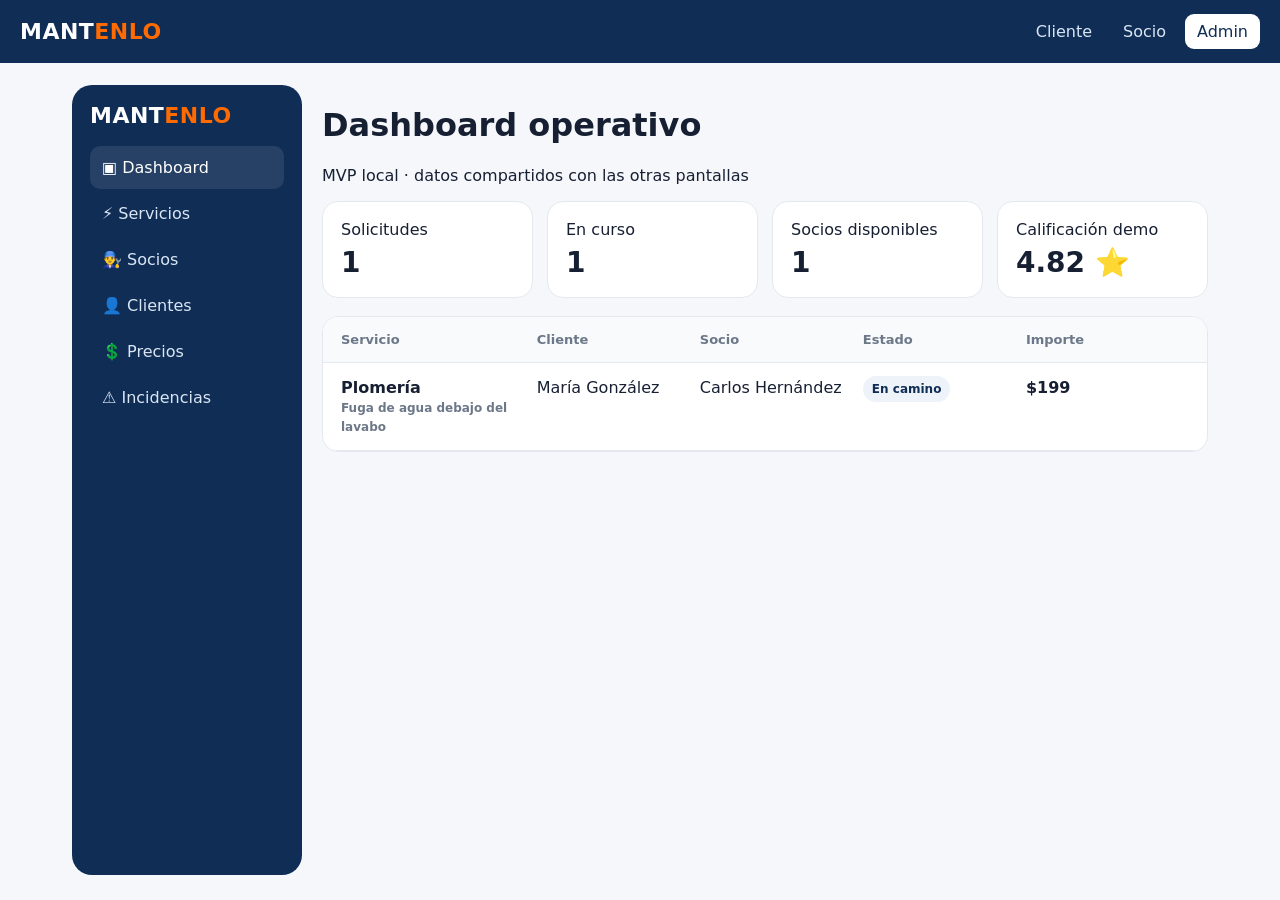
==== admin.html @ 9221816f "Add files via upload" ====
<!doctype html><html lang="es-MX"><head><meta charset="utf-8"><meta name="viewport" content="width=device-width,initial-scale=1"><meta name="theme-color" content="#0f2d55"><link rel="manifest" href="manifest.json"><link rel="stylesheet" href="styles.css"><title>MANTENLO — Admin</title></head><body><header class="top"><div class="brand">MANT<span>ENLO</span></div><nav class="links"><a href="cliente.html">Cliente</a><a href="socio.html">Socio</a><a class="active" href="admin.html">Admin</a></nav></header><div class="wrap"><div class="dashboard"><aside class="side"><div class="brand" style="margin-bottom:18px">MANT<span>ENLO</span></div><a class="active">▣ Dashboard</a><a>⚡ Servicios</a><a>👨‍🔧 Socios</a><a>👤 Clientes</a><a>💲 Precios</a><a>⚠ Incidencias</a></aside><main class="admin-main"><h1 class="sectionTitle">Dashboard operativo</h1><p class="muted">MVP local · datos compartidos con las otras pantallas</p><div class="cards"><div class="metric"><span class="muted">Solicitudes</span><div class="n" id="count">0</div></div><div class="metric"><span class="muted">En curso</span><div class="n" id="active">0</div></div><div class="metric"><span class="muted">Socios disponibles</span><div class="n">1</div></div><div class="metric"><span class="muted">Calificación demo</span><div class="n">4.82 ⭐</div></div></div><div class="table"><div class="row head"><div>Servicio</div><div>Cliente</div><div>Socio</div><div>Estado</div><div>Importe</div></div><div id="rows"></div></div></main></div></div><script src="app.js"></script><script>
function render(){let db=seed();document.getElementById('count').textContent=db.requests.length;document.getElementById('active').textContent=db.requests.filter(r=>!['Terminado'].includes(r.status)).length;document.getElementById('rows').innerHTML=db.requests.map(r=>`<div class="row"><div><b>${esc(r.service)}</b><br><span class="pill">${esc(r.problem)}</span></div><div>${esc(r.customer)}</div><div>${esc(r.tech||'Buscando...')}</div><div><span class="badge">${esc(r.status)}</span></div><div><b>$${r.amount}</b></div></div>`).join('')||'<div class="empty">No hay solicitudes.</div>'}render();setInterval(render,2000);
</script></body></html>
---- styles.css ----
:root{--navy:#0f2d55;--orange:#ff6b00;--bg:#f5f7fa;--card:#fff;--text:#172033;--muted:#6c7788;--green:#1fa774;--red:#e34b4b;--line:#e5e9ef}*{box-sizing:border-box}body{margin:0;font-family:Inter,system-ui,-apple-system,Segoe UI,Roboto,Arial,sans-serif;background:var(--bg);color:var(--text)}button,input,textarea,select{font:inherit}button{cursor:pointer;border:0}.top{background:var(--navy);color:#fff;padding:14px 20px;display:flex;align-items:center;justify-content:space-between;position:sticky;top:0;z-index:10}.brand{font-weight:900;font-size:22px;letter-spacing:.5px}.brand span{color:var(--orange)}.links{display:flex;gap:7px}.links a{color:#dbe6f5;text-decoration:none;padding:8px 12px;border-radius:9px}.links a.active,.links a:hover{background:#fff;color:var(--navy)}.wrap{max-width:1180px;margin:0 auto;padding:22px}.phone{max-width:440px;margin:0 auto;background:var(--card);min-height:720px;border-radius:28px;box-shadow:0 12px 40px #0f2d5518;overflow:hidden}.main{padding:22px}.title{font-size:28px;font-weight:850;margin:8px 0 6px}.subtitle{color:var(--muted);margin:0 0 22px;line-height:1.45}.grid{display:grid;grid-template-columns:1fr 1fr;gap:12px}.service,.option{background:#fff;border:1px solid var(--line);padding:16px;border-radius:16px}.service{text-align:left;font-weight:800;color:var(--navy);background:#f4f7fb}.service .icon{font-size:28px;display:block;margin-bottom:9px}.pill{font-size:12px;color:var(--muted);font-weight:600}.primary{width:100%;background:var(--orange);color:#fff;padding:15px;border-radius:14px;font-weight:800;margin-top:12px}.secondary{width:100%;background:#eef3f9;color:var(--navy);padding:14px;border-radius:14px;font-weight:800;margin-top:10px}.back{background:none;color:var(--navy);font-weight:800;padding:0;margin-bottom:14px}.label{font-weight:800;margin:16px 0 8px}.input,.textarea{width:100%;border:1px solid var(--line);border-radius:13px;padding:13px;outline:none}.option{margin:10px 0}.option.selected{border:2px solid var(--orange);background:#fff8f2}.photo{height:140px;border-radius:15px;background:linear-gradient(135deg,#dfe7ef,#fff);display:flex;align-items:center;justify-content:center;color:var(--muted);margin-bottom:12px}.map{height:260px;border-radius:18px;background:linear-gradient(135deg,#e8f1e8,#dce8f5);position:relative;overflow:hidden}.pin{position:absolute;font-size:30px}.pin.a{left:22%;top:65%}.pin.b{left:67%;top:28%}.route{position:absolute;left:27%;top:52%;width:45%;height:3px;background:var(--orange);transform:rotate(-24deg);transform-origin:left}.tech{display:flex;gap:13px;align-items:center;padding:14px;border:1px solid var(--line);border-radius:16px;margin:14px 0}.avatar{width:50px;height:50px;border-radius:50%;background:#dce5f0;display:flex;align-items:center;justify-content:center;font-weight:900;color:var(--navy)}.stars{color:#f5a400;font-weight:800}.status{background:#e8f8f1;color:#17734f;border-radius:999px;padding:7px 10px;font-size:12px;font-weight:800;display:inline-block}.price{font-size:25px;font-weight:900;color:var(--navy)}.notice{background:#fff8f2;border:1px solid #ffd8bd;border-radius:14px;padding:12px;margin:12px 0}.dashboard{display:grid;grid-template-columns:230px 1fr;gap:20px}.side{background:var(--navy);color:#fff;border-radius:20px;padding:18px;height:calc(100vh - 110px);position:sticky;top:88px}.side a{display:block;color:#dbe6f5;text-decoration:none;padding:12px;border-radius:10px;margin:3px 0}.side a.active,.side a:hover{background:#ffffff18;color:#fff}.cards{display:grid;grid-template-columns:repeat(4,1fr);gap:14px}.metric{background:#fff;border:1px solid var(--line);border-radius:16px;padding:18px}.metric .n{font-size:28px;font-weight:900;margin-top:7px}.table{background:#fff;border:1px solid var(--line);border-radius:16px;margin-top:18px;overflow:auto}.row{display:grid;grid-template-columns:1.2fr 1fr 1fr 1fr 1fr;padding:15px 18px;border-bottom:1px solid var(--line);min-width:720px}.row.head{font-weight:800;background:#f8fafc;color:var(--muted);font-size:13px}.badge{padding:6px 9px;border-radius:999px;background:#eef3f9;color:var(--navy);font-size:12px;font-weight:800}.admin-main{min-width:0}.empty{padding:28px;text-align:center;color:var(--muted)}@media(max-width:800px){.dashboard{grid-template-columns:1fr}.side{height:auto;position:static;display:flex;overflow:auto;gap:5px}.side a{white-space:nowrap}.cards{grid-template-columns:1fr 1fr}.wrap{padding:12px}.phone{border-radius:22px}.top{padding:10px 12px}.links a{padding:7px 8px;font-size:12px}}
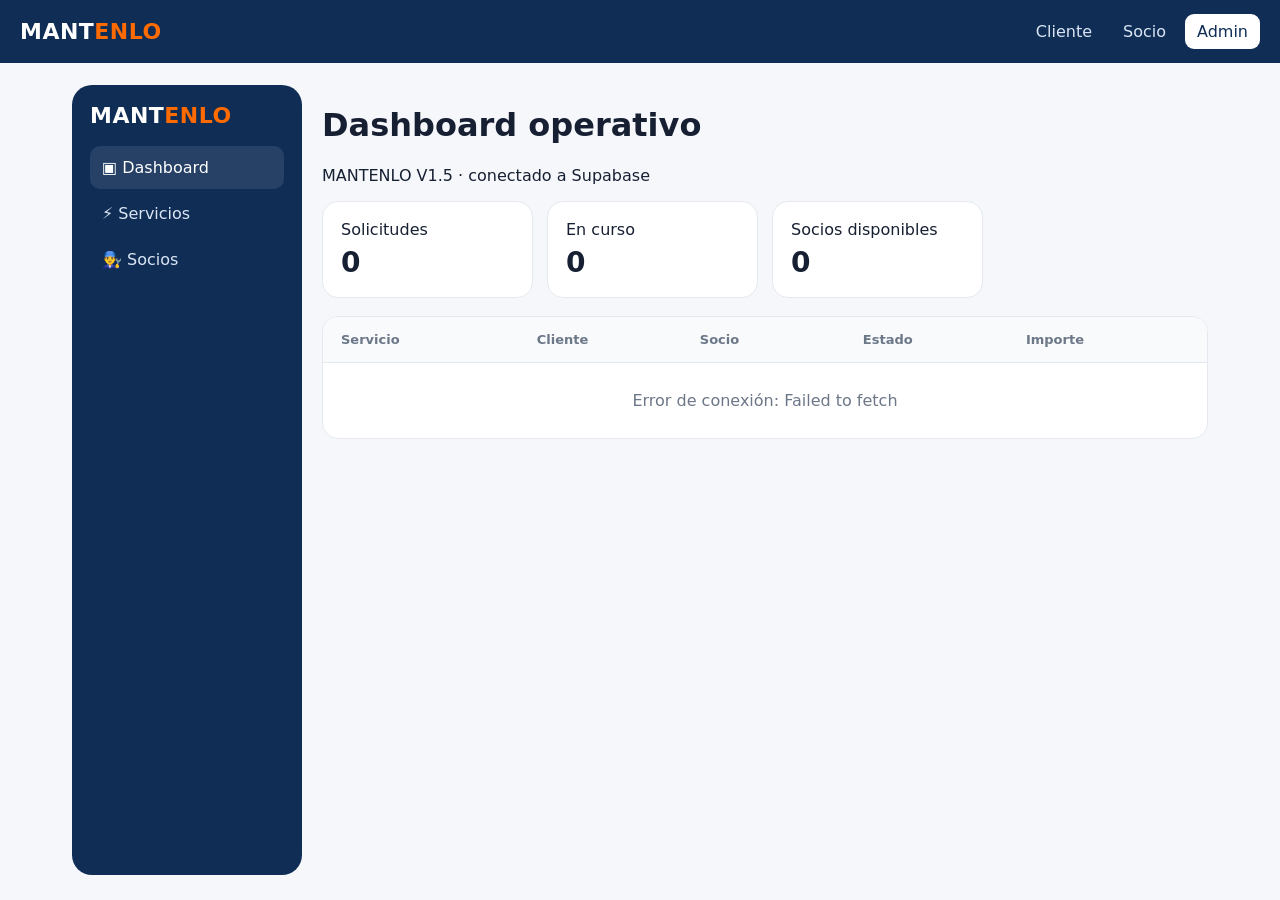
==== commit b507b221: "MANTENLO V1.5 - conexión con Supabase" ====
--- a/admin.html
+++ b/admin.html
@@ -1,3 +1,3 @@
-<!doctype html><html lang="es-MX"><head><meta charset="utf-8"><meta name="viewport" content="width=device-width,initial-scale=1"><meta name="theme-color" content="#0f2d55"><link rel="manifest" href="manifest.json"><link rel="stylesheet" href="styles.css"><title>MANTENLO — Admin</title></head><body><header class="top"><div class="brand">MANT<span>ENLO</span></div><nav class="links"><a href="cliente.html">Cliente</a><a href="socio.html">Socio</a><a class="active" href="admin.html">Admin</a></nav></header><div class="wrap"><div class="dashboard"><aside class="side"><div class="brand" style="margin-bottom:18px">MANT<span>ENLO</span></div><a class="active">▣ Dashboard</a><a>⚡ Servicios</a><a>👨‍🔧 Socios</a><a>👤 Clientes</a><a>💲 Precios</a><a>⚠ Incidencias</a></aside><main class="admin-main"><h1 class="sectionTitle">Dashboard operativo</h1><p class="muted">MVP local · datos compartidos con las otras pantallas</p><div class="cards"><div class="metric"><span class="muted">Solicitudes</span><div class="n" id="count">0</div></div><div class="metric"><span class="muted">En curso</span><div class="n" id="active">0</div></div><div class="metric"><span class="muted">Socios disponibles</span><div class="n">1</div></div><div class="metric"><span class="muted">Calificación demo</span><div class="n">4.82 ⭐</div></div></div><div class="table"><div class="row head"><div>Servicio</div><div>Cliente</div><div>Socio</div><div>Estado</div><div>Importe</div></div><div id="rows"></div></div></main></div></div><script src="app.js"></script><script>
-function render(){let db=seed();document.getElementById('count').textContent=db.requests.length;document.getElementById('active').textContent=db.requests.filter(r=>!['Terminado'].includes(r.status)).length;document.getElementById('rows').innerHTML=db.requests.map(r=>`<div class="row"><div><b>${esc(r.service)}</b><br><span class="pill">${esc(r.problem)}</span></div><div>${esc(r.customer)}</div><div>${esc(r.tech||'Buscando...')}</div><div><span class="badge">${esc(r.status)}</span></div><div><b>$${r.amount}</b></div></div>`).join('')||'<div class="empty">No hay solicitudes.</div>'}render();setInterval(render,2000);
+<!doctype html><html lang="es-MX"><head><meta charset="utf-8"><meta name="viewport" content="width=device-width,initial-scale=1"><meta name="theme-color" content="#0f2d55"><link rel="manifest" href="manifest.json"><link rel="stylesheet" href="styles.css"><title>MANTENLO — Admin</title></head><body><header class="top"><div class="brand">MANT<span>ENLO</span></div><nav class="links"><a href="cliente.html">Cliente</a><a href="socio.html">Socio</a><a class="active" href="admin.html">Admin</a></nav></header><div class="wrap"><div class="dashboard"><aside class="side"><div class="brand" style="margin-bottom:18px">MANT<span>ENLO</span></div><a class="active">▣ Dashboard</a><a>⚡ Servicios</a><a>👨‍🔧 Socios</a></aside><main class="admin-main"><h1 class="sectionTitle">Dashboard operativo</h1><p class="muted">MANTENLO V1.5 · conectado a Supabase</p><div class="cards"><div class="metric"><span class="muted">Solicitudes</span><div class="n" id="count">0</div></div><div class="metric"><span class="muted">En curso</span><div class="n" id="active">0</div></div><div class="metric"><span class="muted">Socios disponibles</span><div class="n" id="partners">0</div></div></div><div class="table"><div class="row head"><div>Servicio</div><div>Cliente</div><div>Socio</div><div>Estado</div><div>Importe</div></div><div id="rows"></div></div></main></div></div><script src="app.js"></script><script>
+async function render(){try{const [rs,ps]=await Promise.all([getRequests(),getPartners()]);document.getElementById('count').textContent=rs.length;document.getElementById('active').textContent=rs.filter(r=>!['completed','cancelled'].includes(r.status)).length;document.getElementById('partners').textContent=ps.filter(p=>p.available).length;document.getElementById('rows').innerHTML=rs.map(r=>`<div class="row"><div><b>${esc(r.category)}</b><br><span class="pill">${esc(r.problem)}</span></div><div>${esc(r.customer_name)}</div><div>${esc(r.partners?.name||'Buscando...')}</div><div><span class="badge">${esc(statusLabel[r.status]||r.status)}</span></div><div><b>${money(r.total||r.visit_fee)}</b></div></div>`).join('')||'<div class="empty">No hay solicitudes.</div>'}catch(e){document.getElementById('rows').innerHTML='<div class="empty">Error de conexión: '+esc(e.message)+'</div>'}}render();setInterval(render,2500);
 </script></body></html>
--- a/styles.css
+++ b/styles.css
@@ -1 +1,2 @@
 :root{--navy:#0f2d55;--orange:#ff6b00;--bg:#f5f7fa;--card:#fff;--text:#172033;--muted:#6c7788;--green:#1fa774;--red:#e34b4b;--line:#e5e9ef}*{box-sizing:border-box}body{margin:0;font-family:Inter,system-ui,-apple-system,Segoe UI,Roboto,Arial,sans-serif;background:var(--bg);color:var(--text)}button,input,textarea,select{font:inherit}button{cursor:pointer;border:0}.top{background:var(--navy);color:#fff;padding:14px 20px;display:flex;align-items:center;justify-content:space-between;position:sticky;top:0;z-index:10}.brand{font-weight:900;font-size:22px;letter-spacing:.5px}.brand span{color:var(--orange)}.links{display:flex;gap:7px}.links a{color:#dbe6f5;text-decoration:none;padding:8px 12px;border-radius:9px}.links a.active,.links a:hover{background:#fff;color:var(--navy)}.wrap{max-width:1180px;margin:0 auto;padding:22px}.phone{max-width:440px;margin:0 auto;background:var(--card);min-height:720px;border-radius:28px;box-shadow:0 12px 40px #0f2d5518;overflow:hidden}.main{padding:22px}.title{font-size:28px;font-weight:850;margin:8px 0 6px}.subtitle{color:var(--muted);margin:0 0 22px;line-height:1.45}.grid{display:grid;grid-template-columns:1fr 1fr;gap:12px}.service,.option{background:#fff;border:1px solid var(--line);padding:16px;border-radius:16px}.service{text-align:left;font-weight:800;color:var(--navy);background:#f4f7fb}.service .icon{font-size:28px;display:block;margin-bottom:9px}.pill{font-size:12px;color:var(--muted);font-weight:600}.primary{width:100%;background:var(--orange);color:#fff;padding:15px;border-radius:14px;font-weight:800;margin-top:12px}.secondary{width:100%;background:#eef3f9;color:var(--navy);padding:14px;border-radius:14px;font-weight:800;margin-top:10px}.back{background:none;color:var(--navy);font-weight:800;padding:0;margin-bottom:14px}.label{font-weight:800;margin:16px 0 8px}.input,.textarea{width:100%;border:1px solid var(--line);border-radius:13px;padding:13px;outline:none}.option{margin:10px 0}.option.selected{border:2px solid var(--orange);background:#fff8f2}.photo{height:140px;border-radius:15px;background:linear-gradient(135deg,#dfe7ef,#fff);display:flex;align-items:center;justify-content:center;color:var(--muted);margin-bottom:12px}.map{height:260px;border-radius:18px;background:linear-gradient(135deg,#e8f1e8,#dce8f5);position:relative;overflow:hidden}.pin{position:absolute;font-size:30px}.pin.a{left:22%;top:65%}.pin.b{left:67%;top:28%}.route{position:absolute;left:27%;top:52%;width:45%;height:3px;background:var(--orange);transform:rotate(-24deg);transform-origin:left}.tech{display:flex;gap:13px;align-items:center;padding:14px;border:1px solid var(--line);border-radius:16px;margin:14px 0}.avatar{width:50px;height:50px;border-radius:50%;background:#dce5f0;display:flex;align-items:center;justify-content:center;font-weight:900;color:var(--navy)}.stars{color:#f5a400;font-weight:800}.status{background:#e8f8f1;color:#17734f;border-radius:999px;padding:7px 10px;font-size:12px;font-weight:800;display:inline-block}.price{font-size:25px;font-weight:900;color:var(--navy)}.notice{background:#fff8f2;border:1px solid #ffd8bd;border-radius:14px;padding:12px;margin:12px 0}.dashboard{display:grid;grid-template-columns:230px 1fr;gap:20px}.side{background:var(--navy);color:#fff;border-radius:20px;padding:18px;height:calc(100vh - 110px);position:sticky;top:88px}.side a{display:block;color:#dbe6f5;text-decoration:none;padding:12px;border-radius:10px;margin:3px 0}.side a.active,.side a:hover{background:#ffffff18;color:#fff}.cards{display:grid;grid-template-columns:repeat(4,1fr);gap:14px}.metric{background:#fff;border:1px solid var(--line);border-radius:16px;padding:18px}.metric .n{font-size:28px;font-weight:900;margin-top:7px}.table{background:#fff;border:1px solid var(--line);border-radius:16px;margin-top:18px;overflow:auto}.row{display:grid;grid-template-columns:1.2fr 1fr 1fr 1fr 1fr;padding:15px 18px;border-bottom:1px solid var(--line);min-width:720px}.row.head{font-weight:800;background:#f8fafc;color:var(--muted);font-size:13px}.badge{padding:6px 9px;border-radius:999px;background:#eef3f9;color:var(--navy);font-size:12px;font-weight:800}.admin-main{min-width:0}.empty{padding:28px;text-align:center;color:var(--muted)}@media(max-width:800px){.dashboard{grid-template-columns:1fr}.side{height:auto;position:static;display:flex;overflow:auto;gap:5px}.side a{white-space:nowrap}.cards{grid-template-columns:1fr 1fr}.wrap{padding:12px}.phone{border-radius:22px}.top{padding:10px 12px}.links a{padding:7px 8px;font-size:12px}}
+.service{display:flex!important;align-items:center;gap:12px;text-align:left}.service>span:not(.icon){display:flex;flex-direction:column;gap:4px}.service small{font-weight:500;color:#667085;font-size:13px}.service .icon{flex:0 0 auto}
